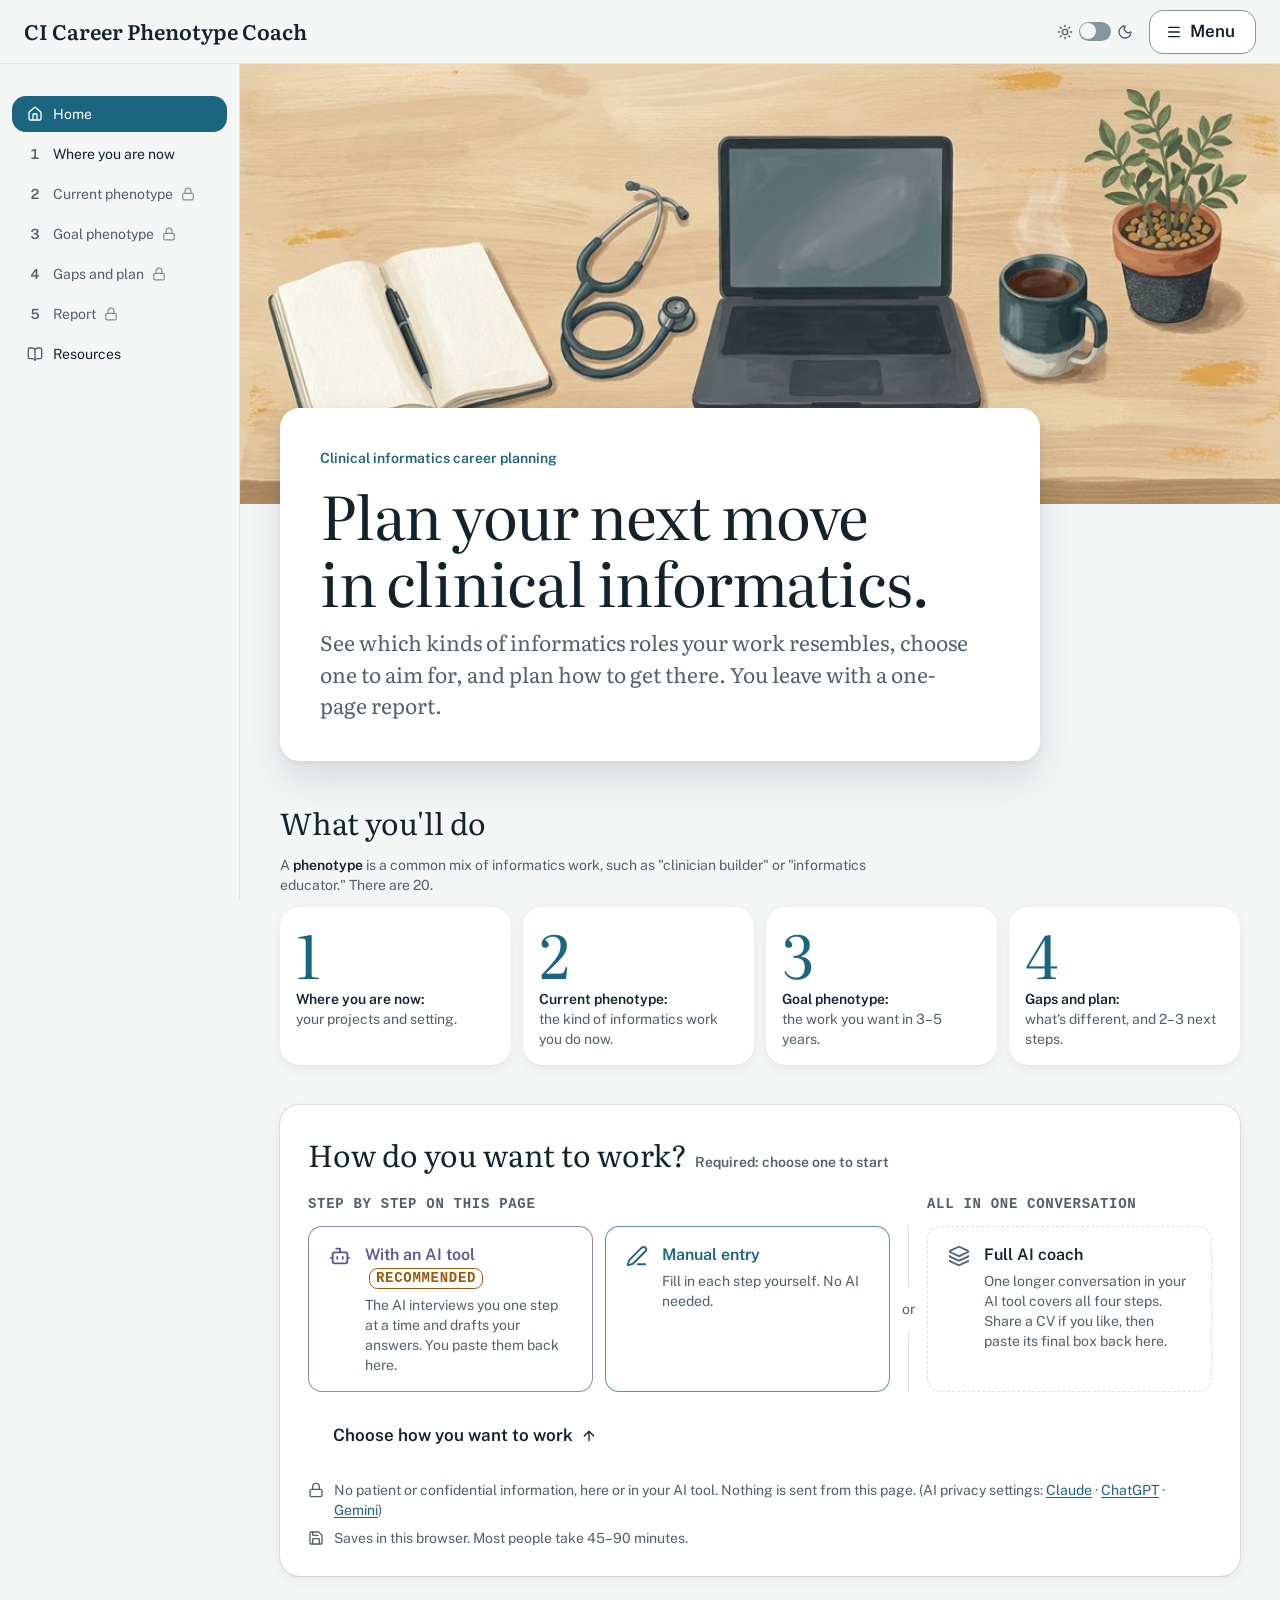
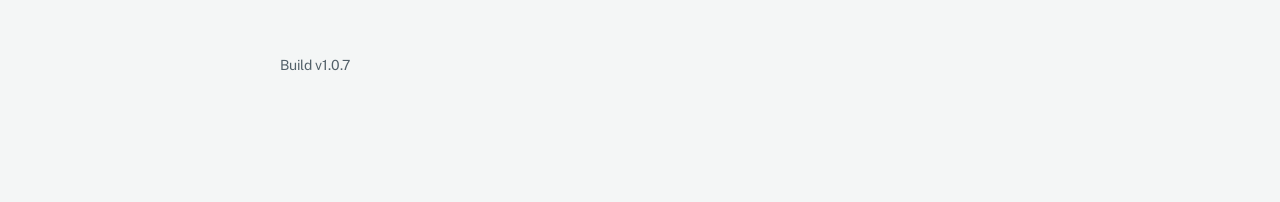
==== index.html @ c9c23105 "publish v1 build v1.0.7: v1.0.7: step 3 'What matters to you' carried to step 4 and the report; 'Whe" ====
<!doctype html>
<html lang="en">
  <head>
    <meta charset="UTF-8" />
    <meta name="viewport" content="width=device-width, initial-scale=1.0" />
    <title>CI Career Phenotype Coach</title>
    <script>
      /* Light or dark before first paint: the Menu's pick, else the system (same rule as src/lib/theme.ts). */
      try {
        var t = localStorage.getItem("ciPhenotypeCoach.theme")
        if (t === "dark" || (t !== "light" && matchMedia("(prefers-color-scheme: dark)").matches)) document.documentElement.classList.add("dark")
      } catch (e) {
        if (matchMedia("(prefers-color-scheme: dark)").matches) document.documentElement.classList.add("dark")
      }
    </script>
    <script type="module" crossorigin src="./assets/index-CwafTaG8.js"></script>
    <link rel="stylesheet" crossorigin href="./assets/index-T8r6HC7o.css">
  </head>
  <body>
    <div id="root"></div>
  </body>
</html>
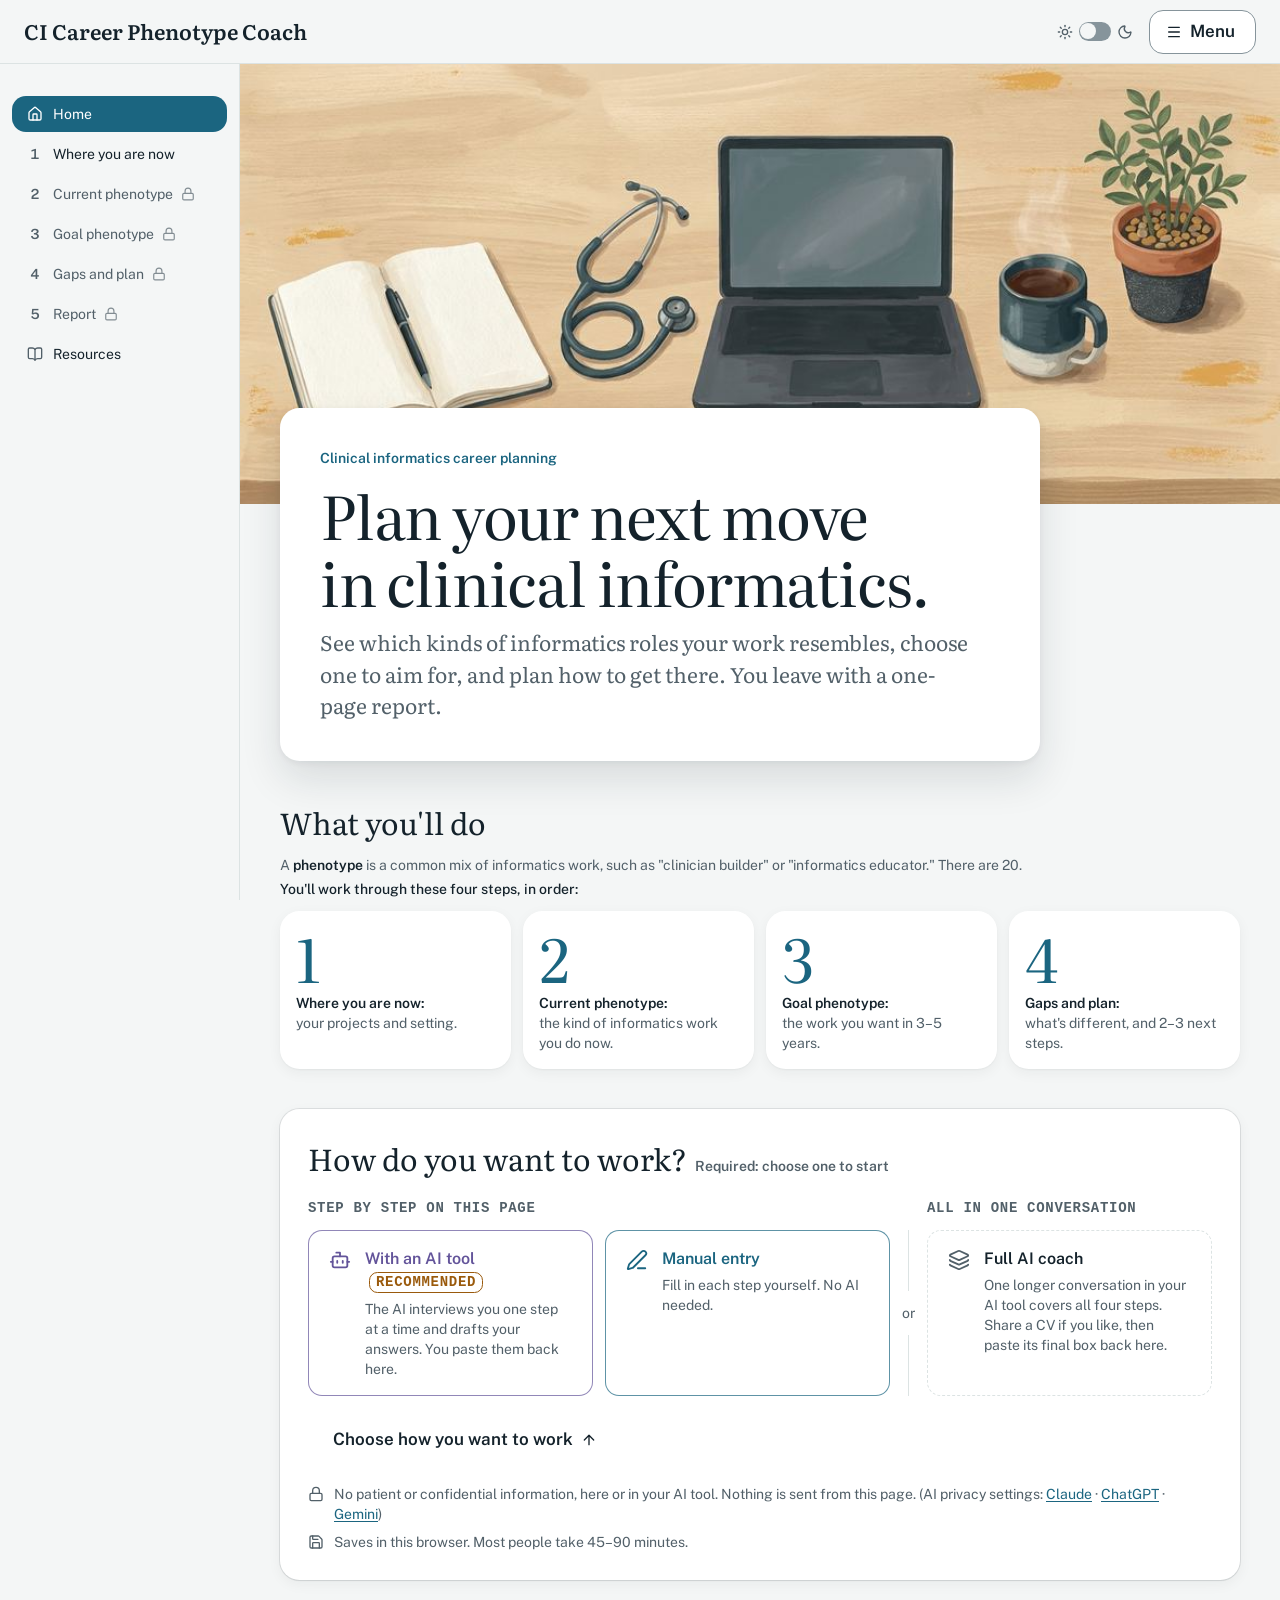
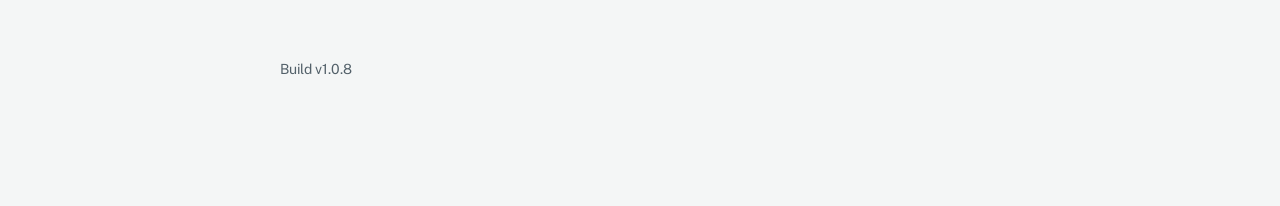
==== commit 318f4e10: "publish v1 build v1.0.8: v1.0.8: Bethel's feedback - 'What you'll do' lead-in and wrap fix; survey q" ====
--- a/index.html
+++ b/index.html
@@ -13,8 +13,8 @@
         if (matchMedia("(prefers-color-scheme: dark)").matches) document.documentElement.classList.add("dark")
       }
     </script>
-    <script type="module" crossorigin src="./assets/index-CwafTaG8.js"></script>
-    <link rel="stylesheet" crossorigin href="./assets/index-T8r6HC7o.css">
+    <script type="module" crossorigin src="./assets/index-1536cFYd.js"></script>
+    <link rel="stylesheet" crossorigin href="./assets/index-BBtqSffp.css">
   </head>
   <body>
     <div id="root"></div>
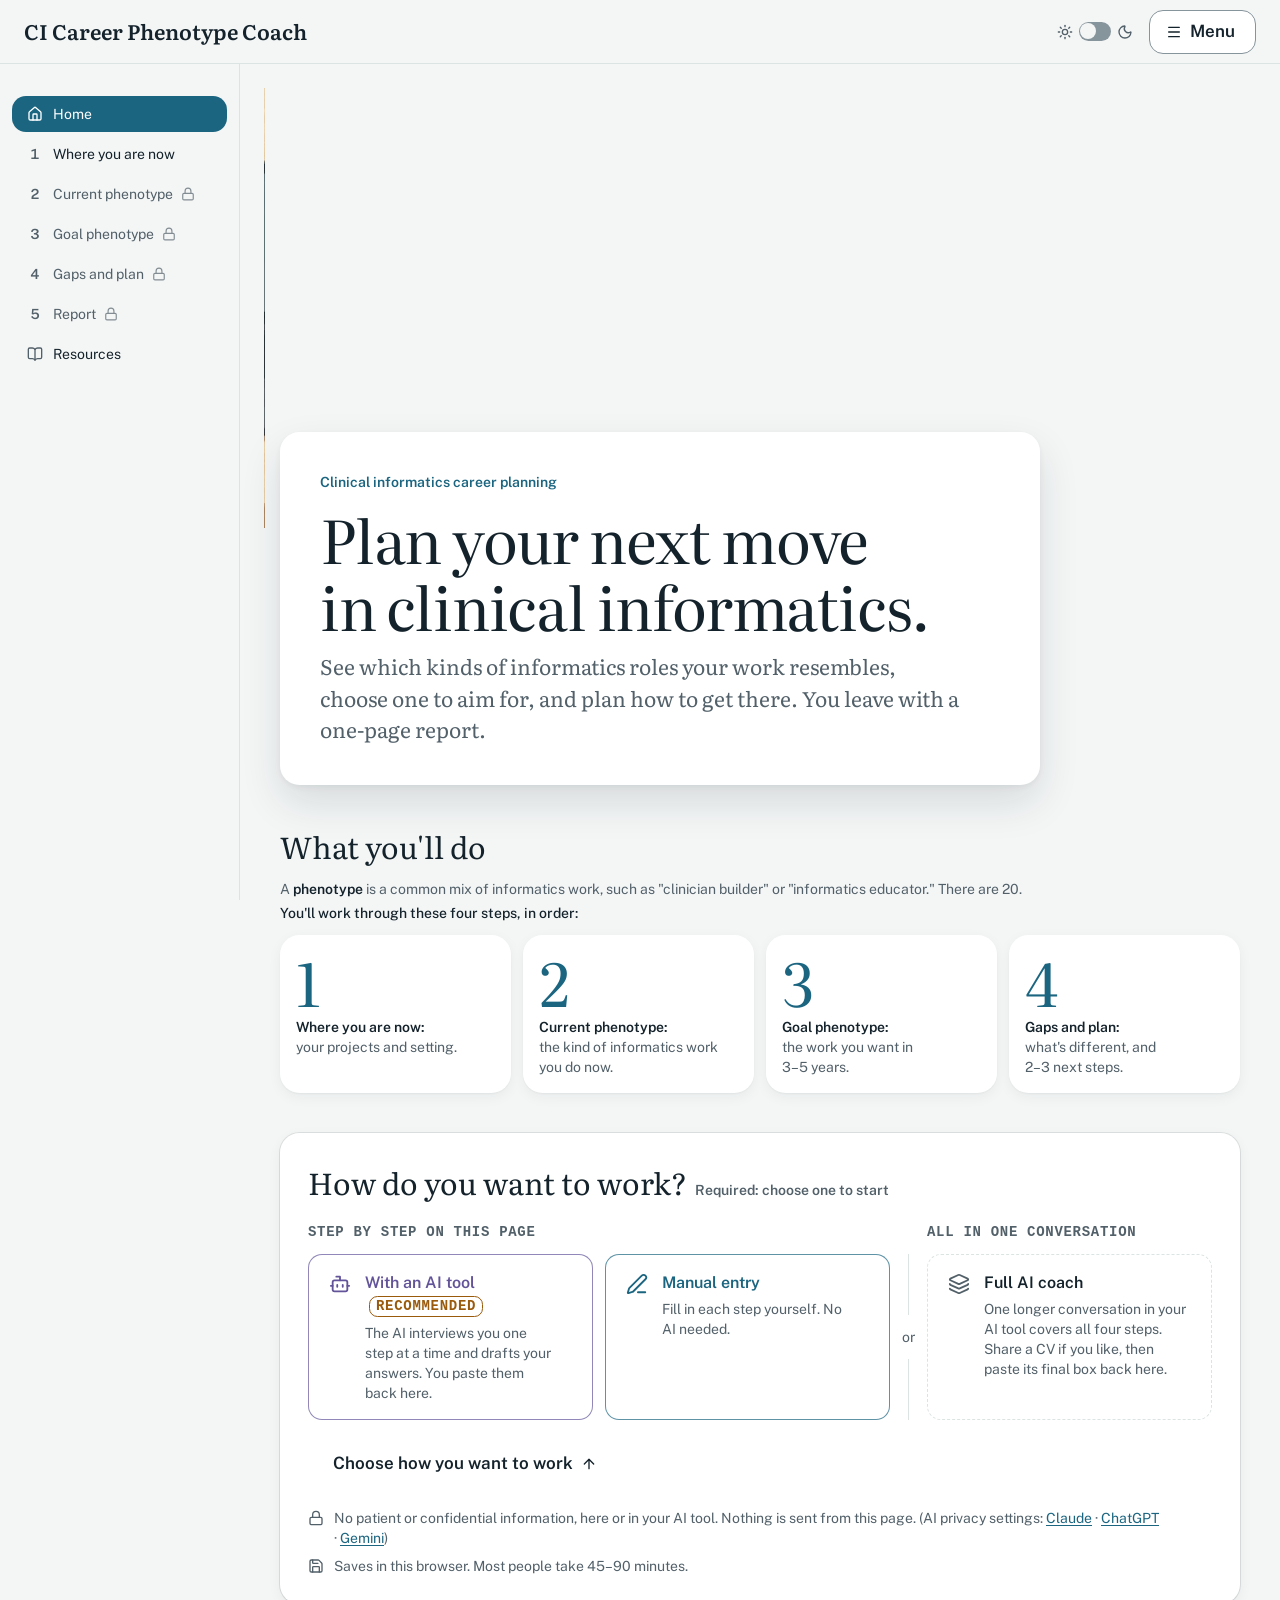
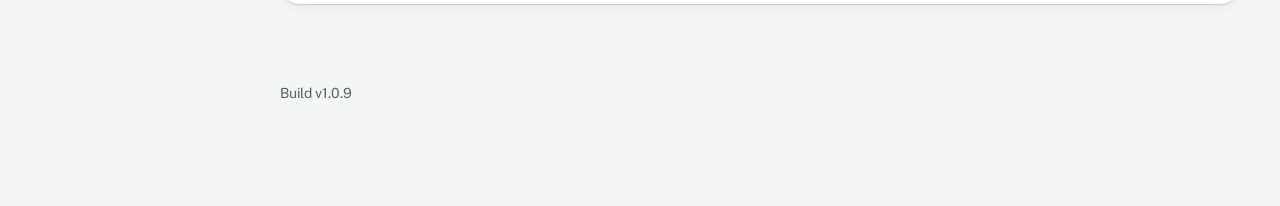
==== commit 20305d15: "publish v1 build v1.0.9: v1.0.9: line-break review - balanced wrapping app-wide, one reading width, " ====
--- a/index.html
+++ b/index.html
@@ -13,8 +13,8 @@
         if (matchMedia("(prefers-color-scheme: dark)").matches) document.documentElement.classList.add("dark")
       }
     </script>
-    <script type="module" crossorigin src="./assets/index-1536cFYd.js"></script>
-    <link rel="stylesheet" crossorigin href="./assets/index-BBtqSffp.css">
+    <script type="module" crossorigin src="./assets/index-C38P5gLL.js"></script>
+    <link rel="stylesheet" crossorigin href="./assets/index-BpJNVlzR.css">
   </head>
   <body>
     <div id="root"></div>
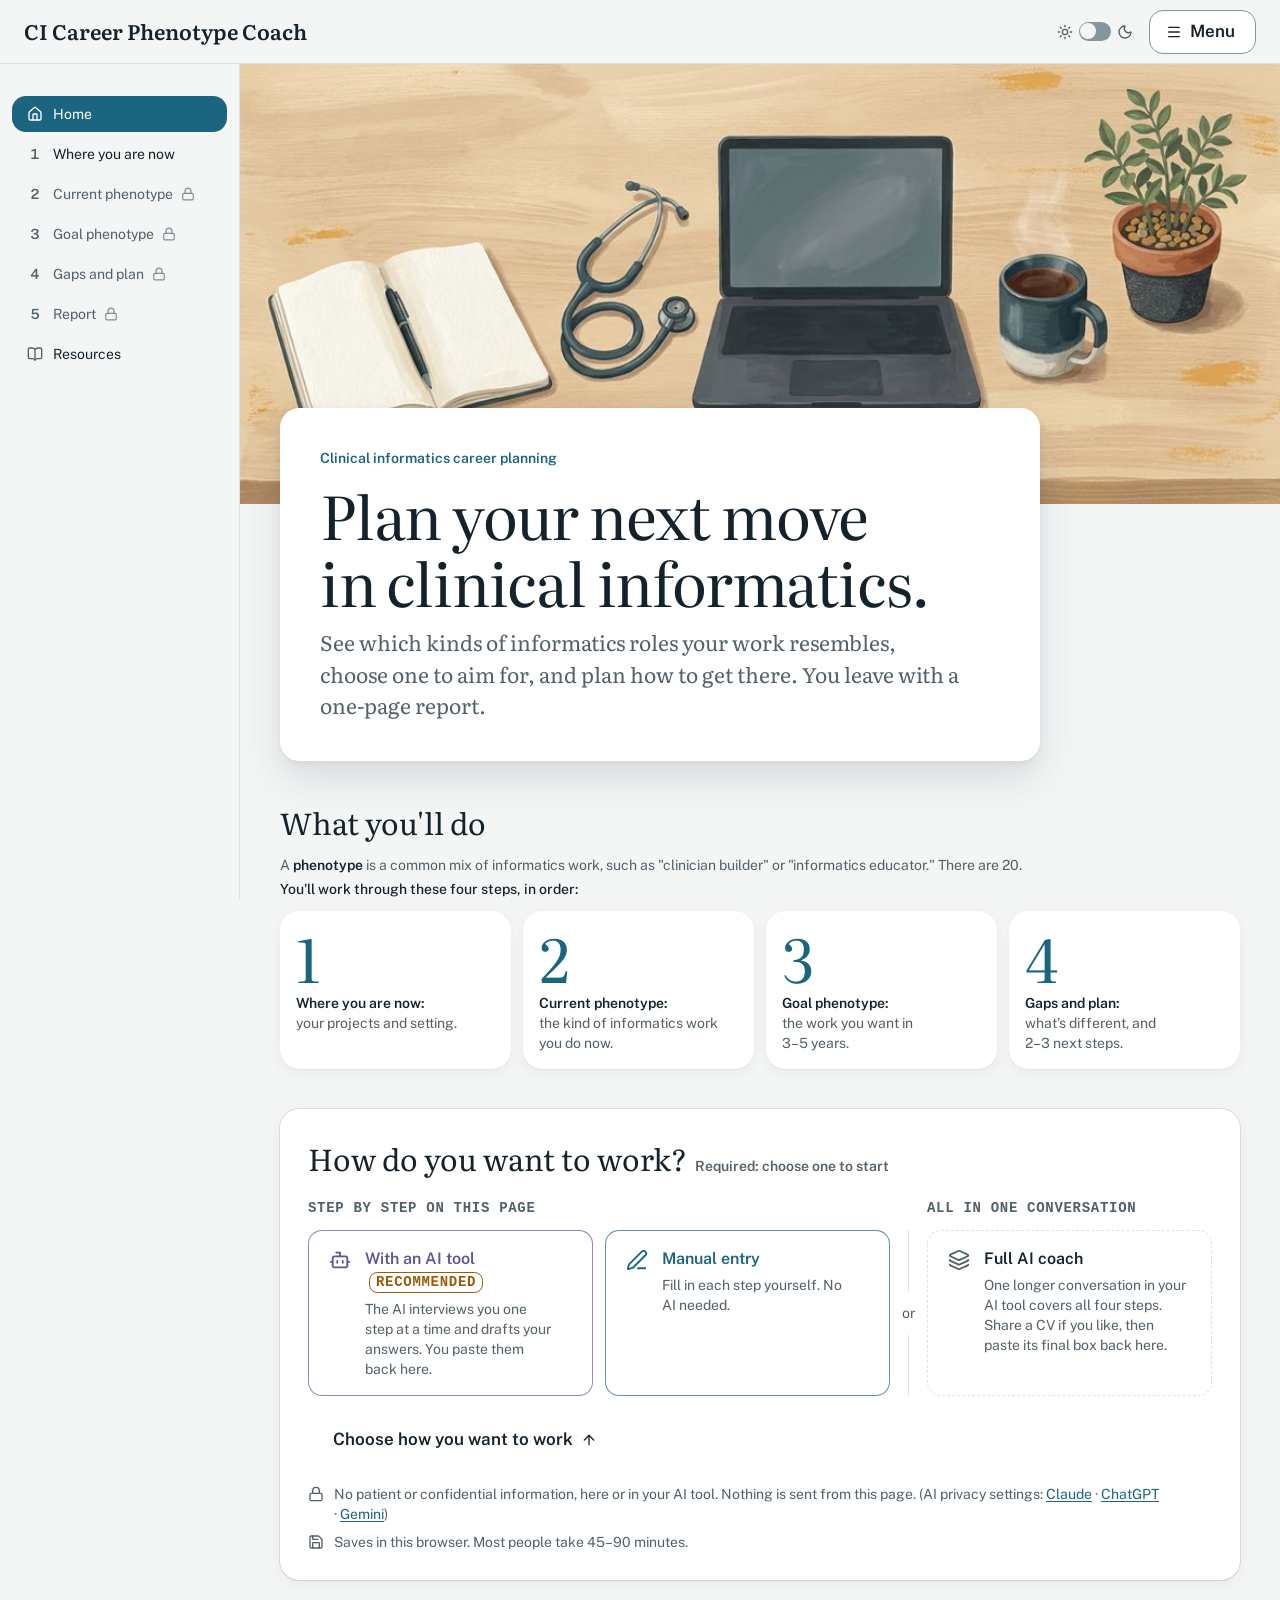
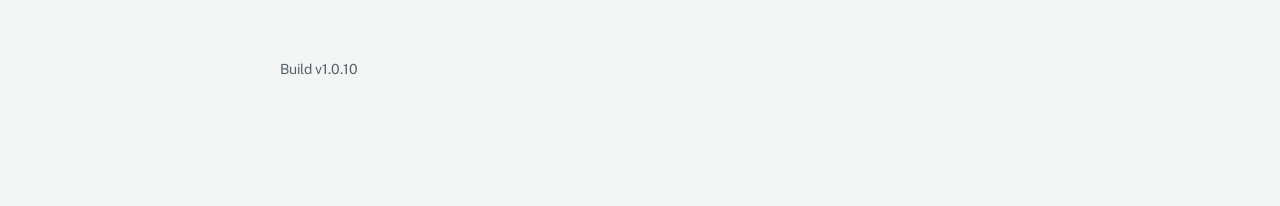
==== commit 3c4b62c3: "publish v1 build v1.0.10: v1.0.10: open a saved file up to a chosen step (teaching) Co-Authored-By: " ====
--- a/index.html
+++ b/index.html
@@ -13,8 +13,8 @@
         if (matchMedia("(prefers-color-scheme: dark)").matches) document.documentElement.classList.add("dark")
       }
     </script>
-    <script type="module" crossorigin src="./assets/index-C38P5gLL.js"></script>
-    <link rel="stylesheet" crossorigin href="./assets/index-BpJNVlzR.css">
+    <script type="module" crossorigin src="./assets/index-Bd9rKrWn.js"></script>
+    <link rel="stylesheet" crossorigin href="./assets/index-0COLhRZX.css">
   </head>
   <body>
     <div id="root"></div>
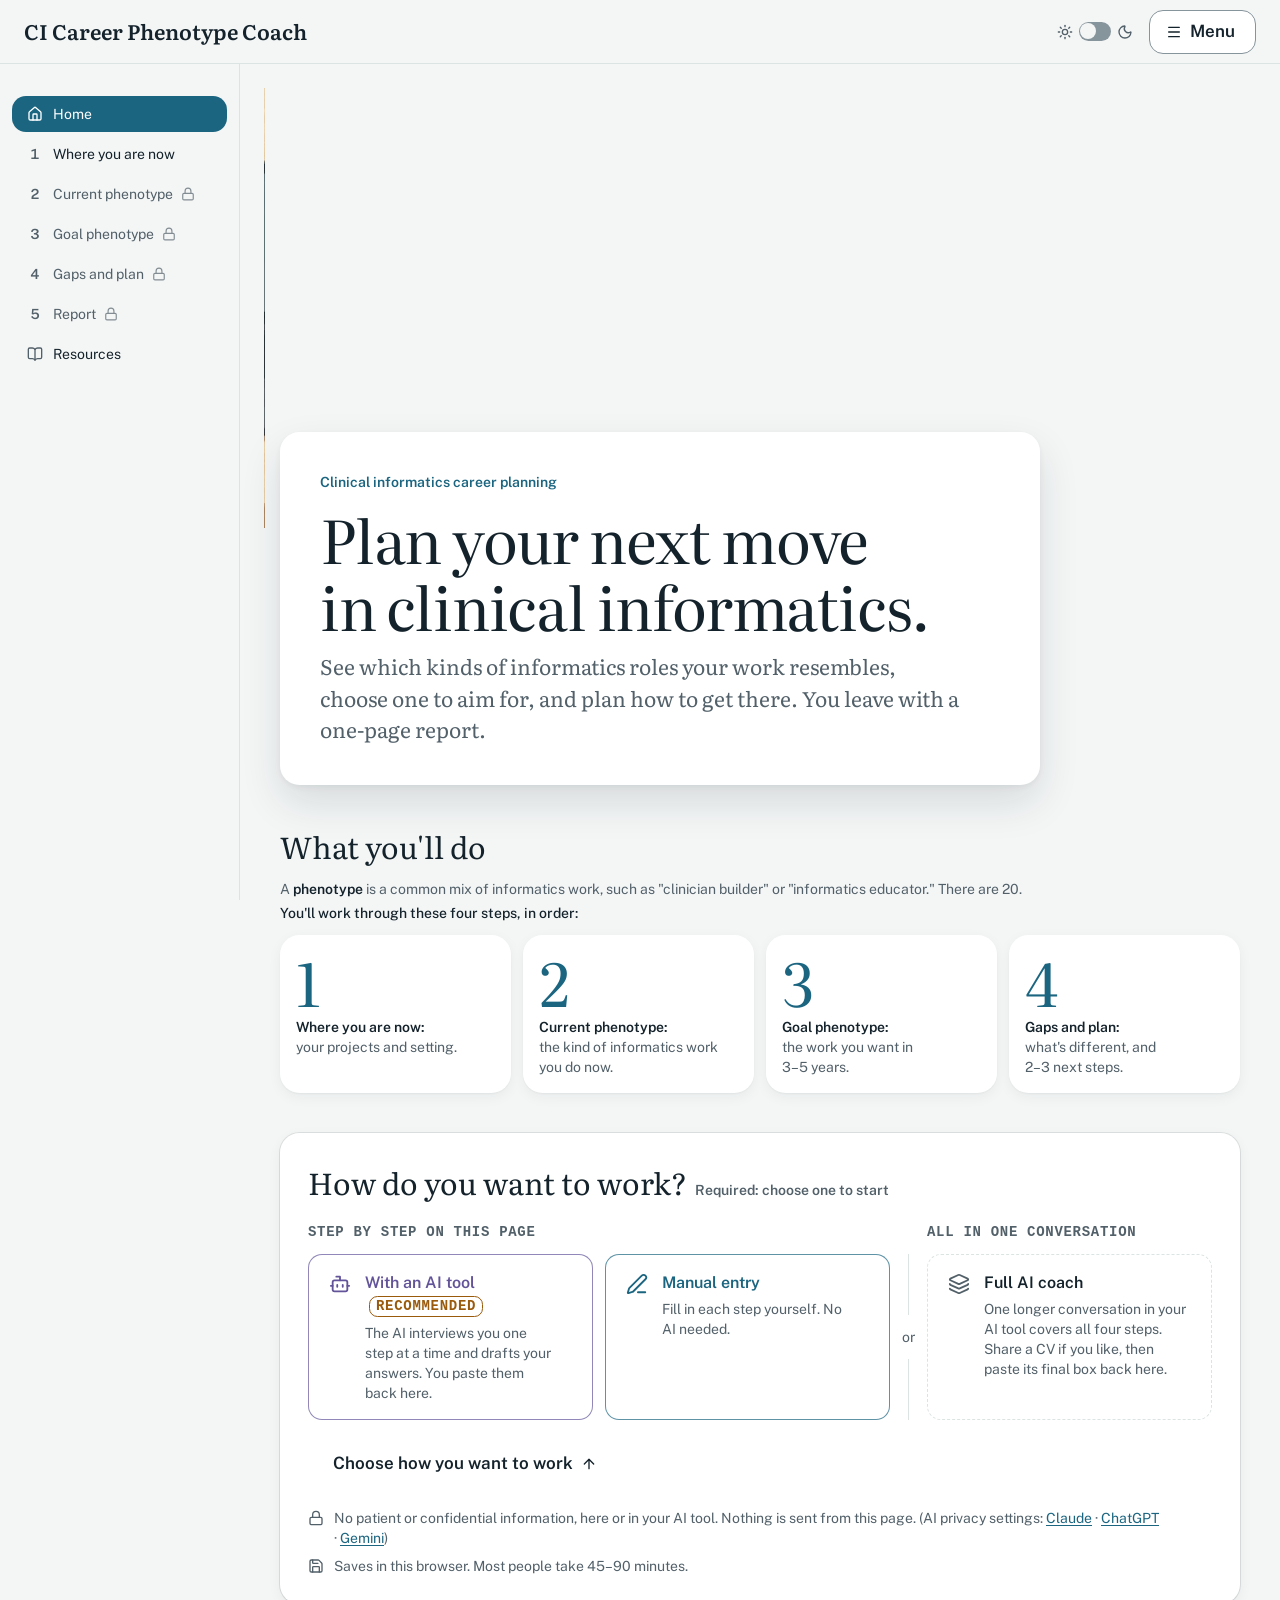
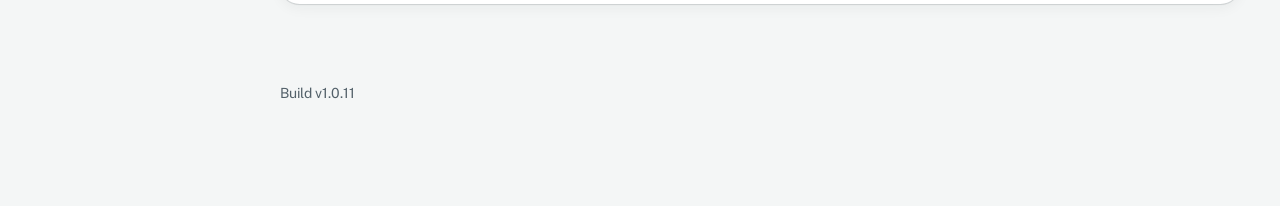
==== commit 1256ddfa: "publish v1 build v1.0.11: v1.0.11: 'Import everything' option; Menu icon centered on phones Co-Autho" ====
--- a/index.html
+++ b/index.html
@@ -13,8 +13,8 @@
         if (matchMedia("(prefers-color-scheme: dark)").matches) document.documentElement.classList.add("dark")
       }
     </script>
-    <script type="module" crossorigin src="./assets/index-Bd9rKrWn.js"></script>
-    <link rel="stylesheet" crossorigin href="./assets/index-0COLhRZX.css">
+    <script type="module" crossorigin src="./assets/index-DJgm6pIT.js"></script>
+    <link rel="stylesheet" crossorigin href="./assets/index-C69W_cqr.css">
   </head>
   <body>
     <div id="root"></div>
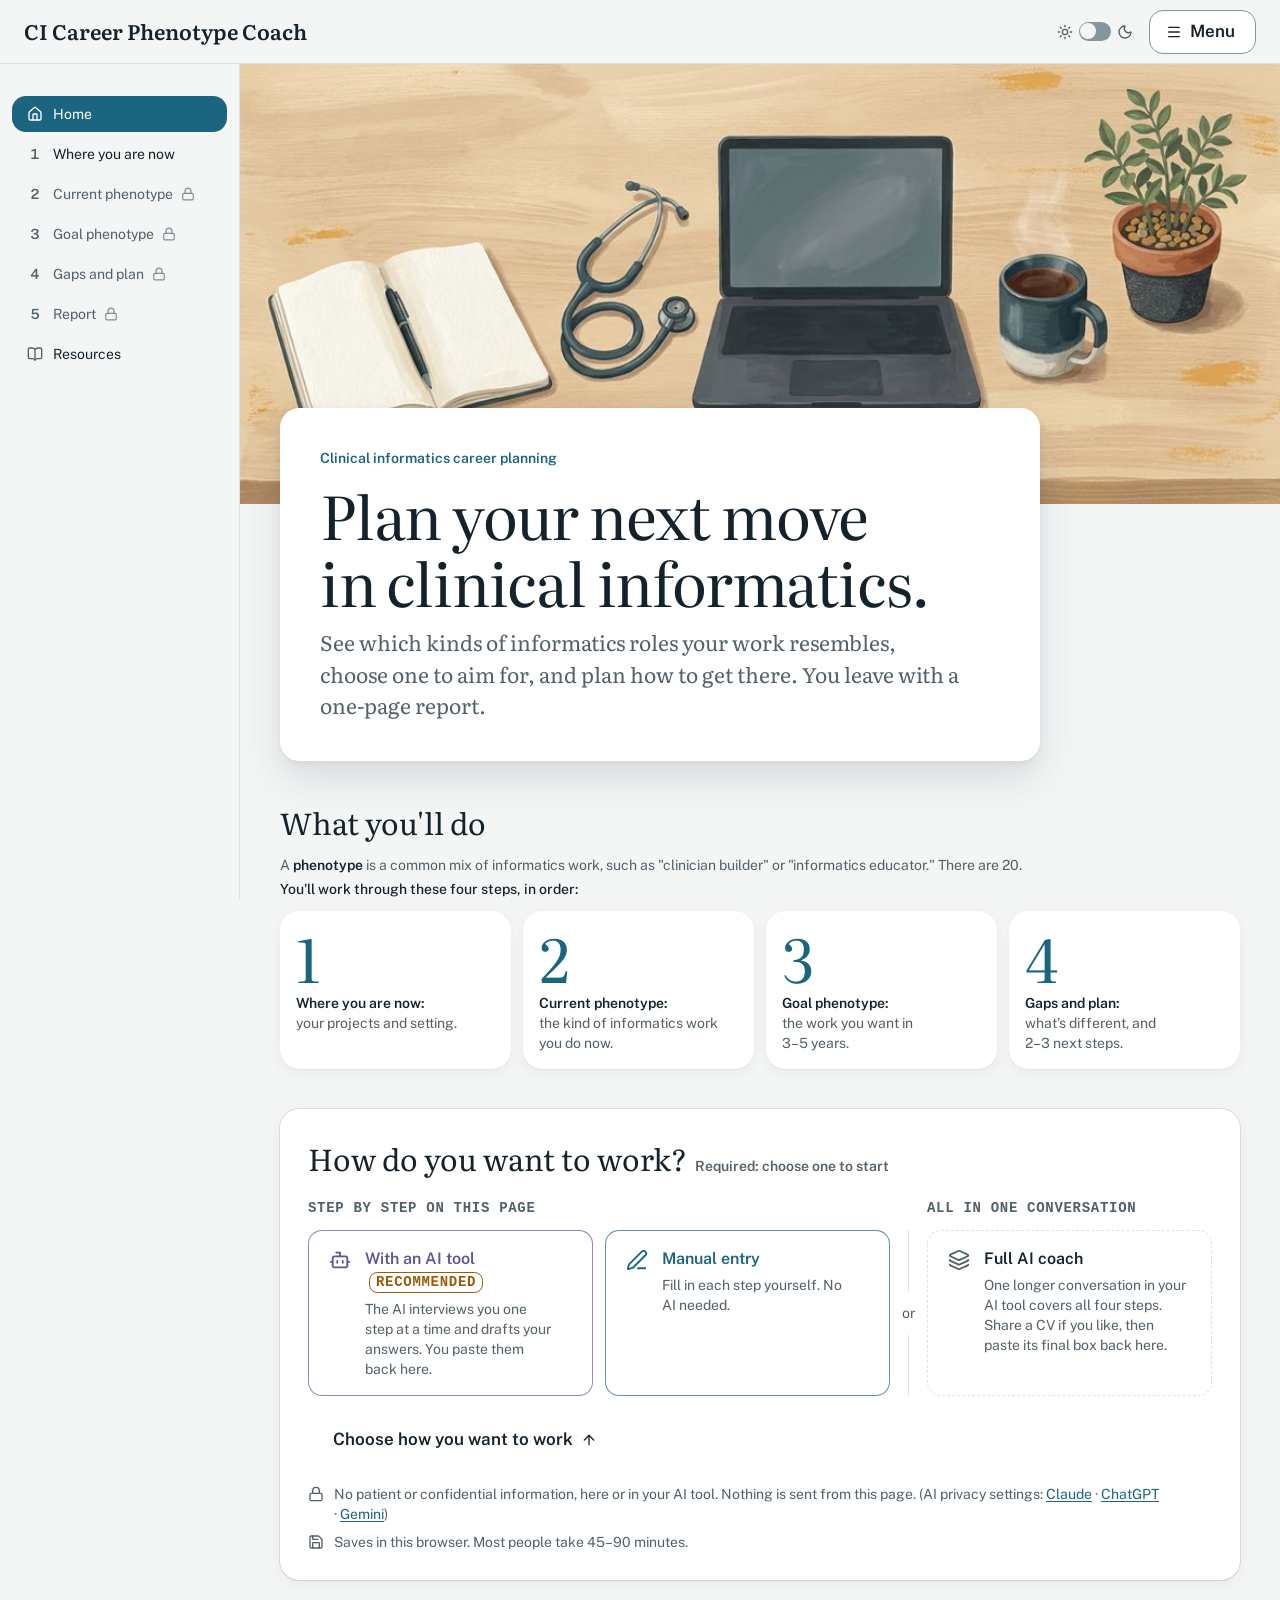
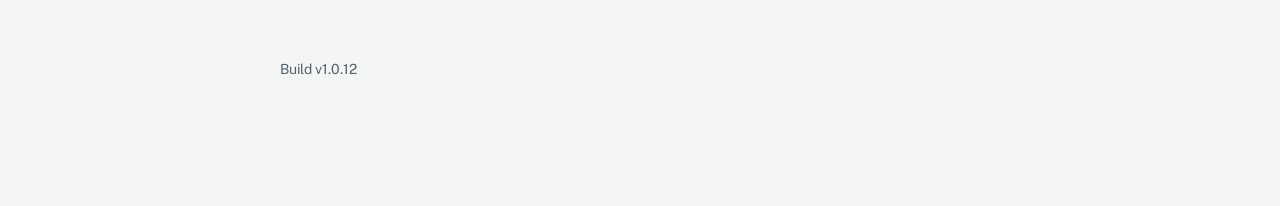
==== commit 3908d0b5: "publish v1 build v1.0.12: v1.0.12: How matching works fold on Resources, refs 14-17 Co-Authored-By: " ====
--- a/index.html
+++ b/index.html
@@ -13,7 +13,7 @@
         if (matchMedia("(prefers-color-scheme: dark)").matches) document.documentElement.classList.add("dark")
       }
     </script>
-    <script type="module" crossorigin src="./assets/index-DJgm6pIT.js"></script>
+    <script type="module" crossorigin src="./assets/index-CzGi4rWM.js"></script>
     <link rel="stylesheet" crossorigin href="./assets/index-C69W_cqr.css">
   </head>
   <body>
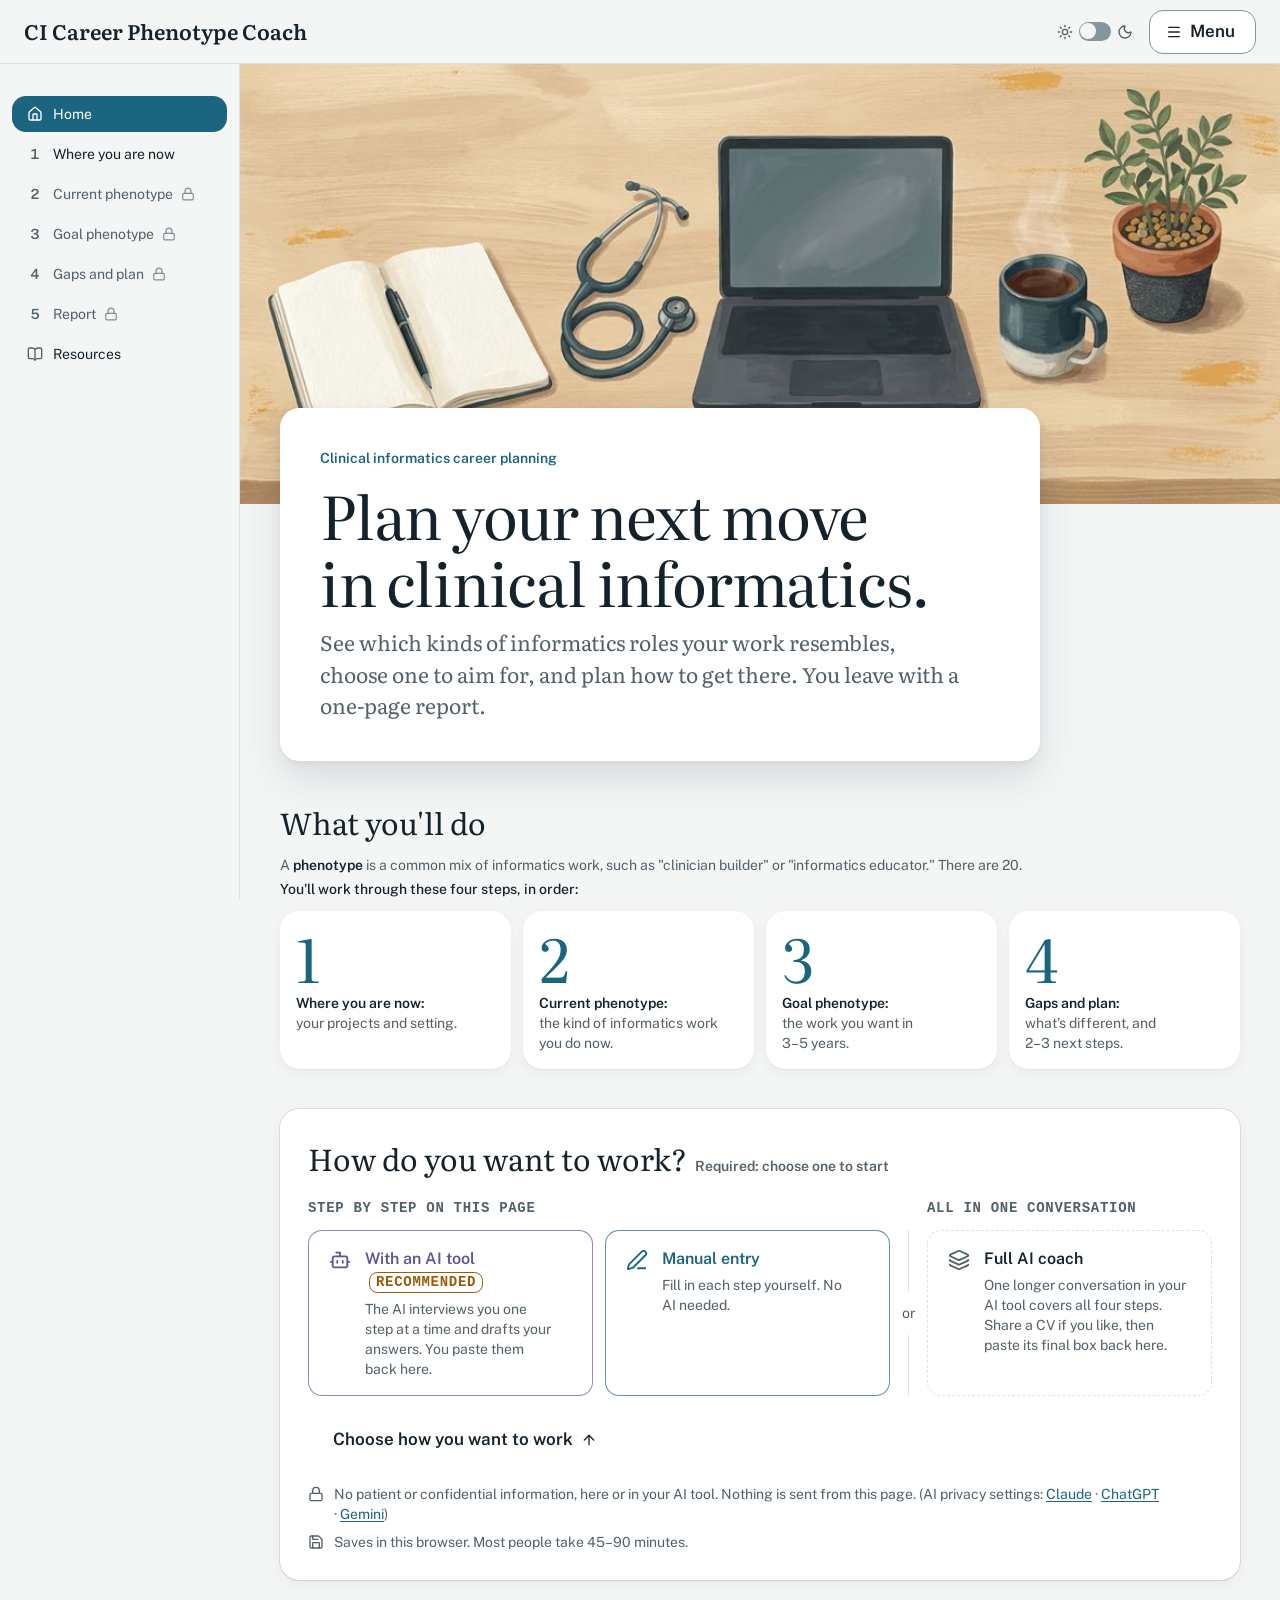
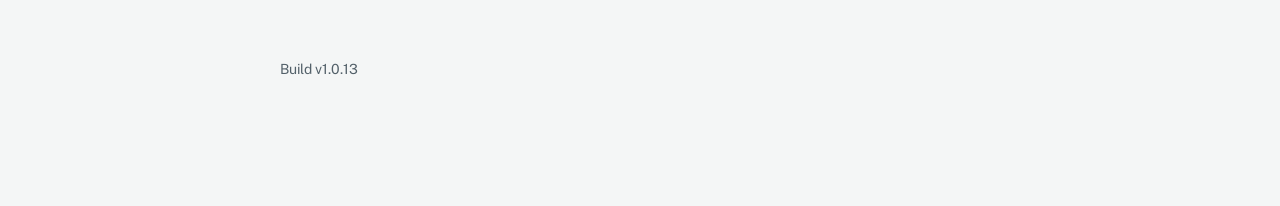
==== commit 9dcb41c5: "publish v1 build v1.0.13: v1.0.13: fold headings align on phones Co-Authored-By: Claude Opus 5.5 <no" ====
--- a/index.html
+++ b/index.html
@@ -13,8 +13,8 @@
         if (matchMedia("(prefers-color-scheme: dark)").matches) document.documentElement.classList.add("dark")
       }
     </script>
-    <script type="module" crossorigin src="./assets/index-CzGi4rWM.js"></script>
-    <link rel="stylesheet" crossorigin href="./assets/index-C69W_cqr.css">
+    <script type="module" crossorigin src="./assets/index-CZr_5KMZ.js"></script>
+    <link rel="stylesheet" crossorigin href="./assets/index-x-ZU_5Bj.css">
   </head>
   <body>
     <div id="root"></div>
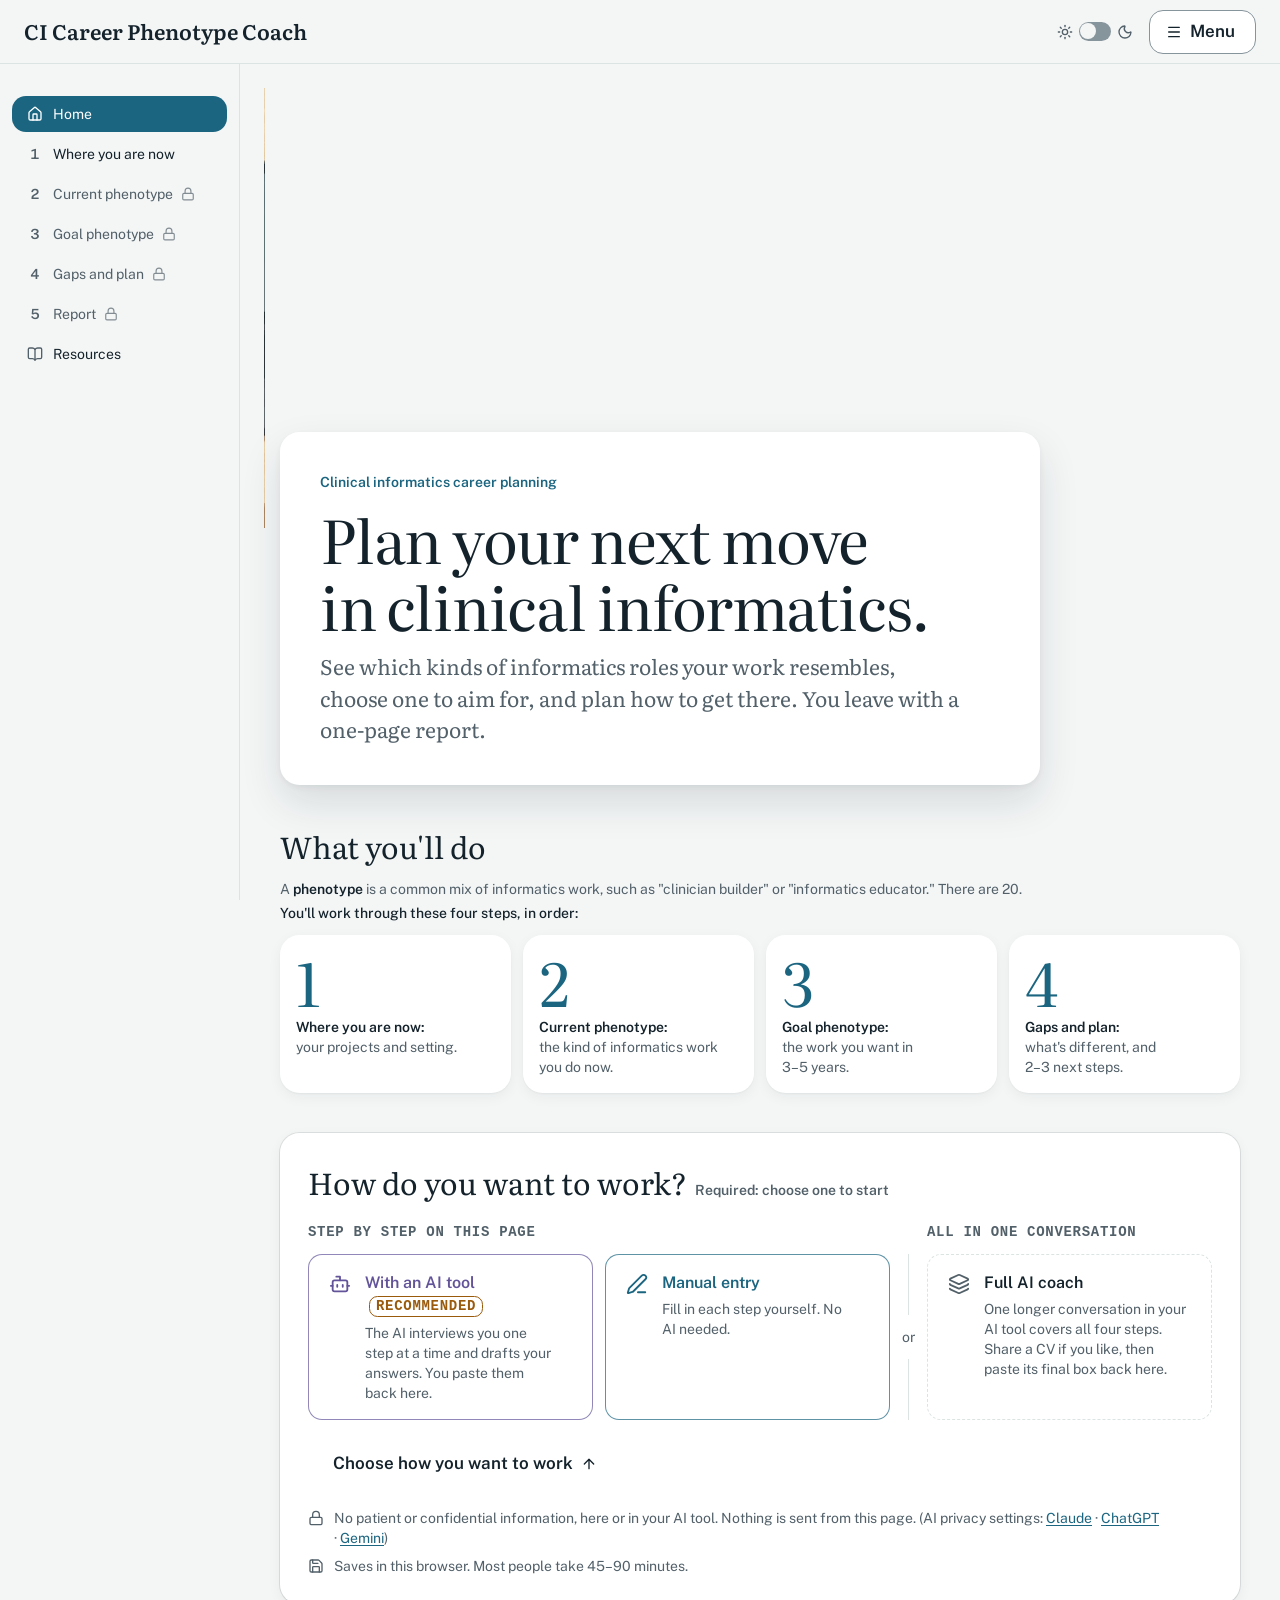
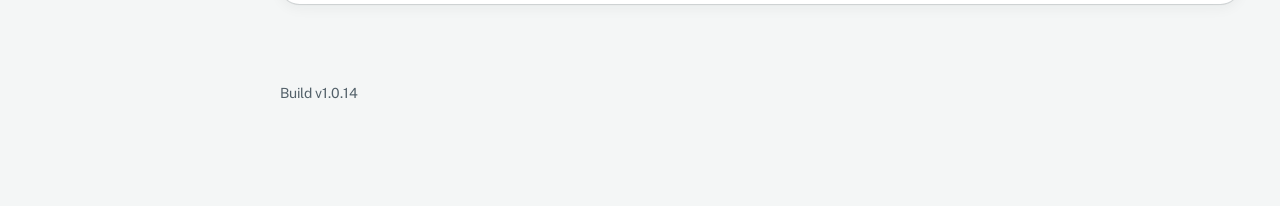
==== commit b4d127dc: "publish v1 build v1.0.14: Link the score note to How matching works Co-Authored-By: Claude Opus 5.5 " ====
--- a/index.html
+++ b/index.html
@@ -13,7 +13,7 @@
         if (matchMedia("(prefers-color-scheme: dark)").matches) document.documentElement.classList.add("dark")
       }
     </script>
-    <script type="module" crossorigin src="./assets/index-CZr_5KMZ.js"></script>
+    <script type="module" crossorigin src="./assets/index-BimKUttR.js"></script>
     <link rel="stylesheet" crossorigin href="./assets/index-x-ZU_5Bj.css">
   </head>
   <body>
